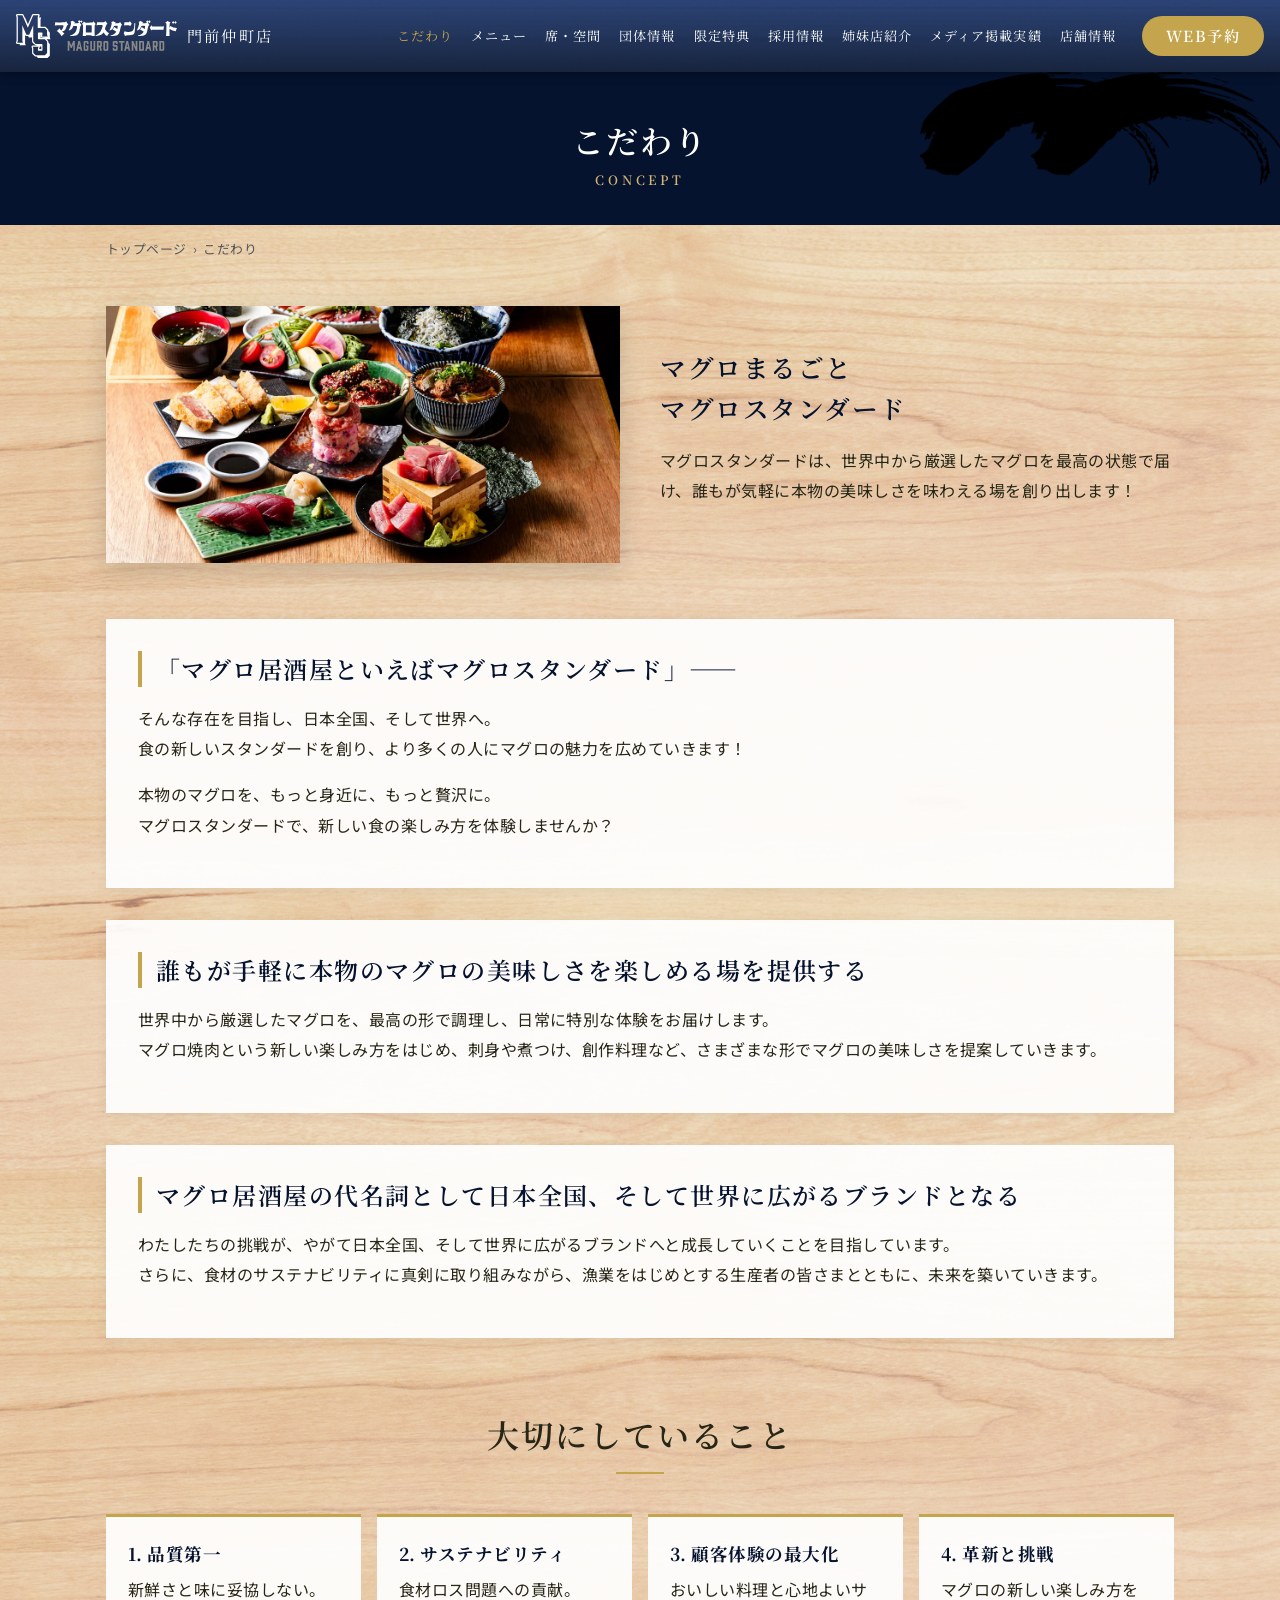
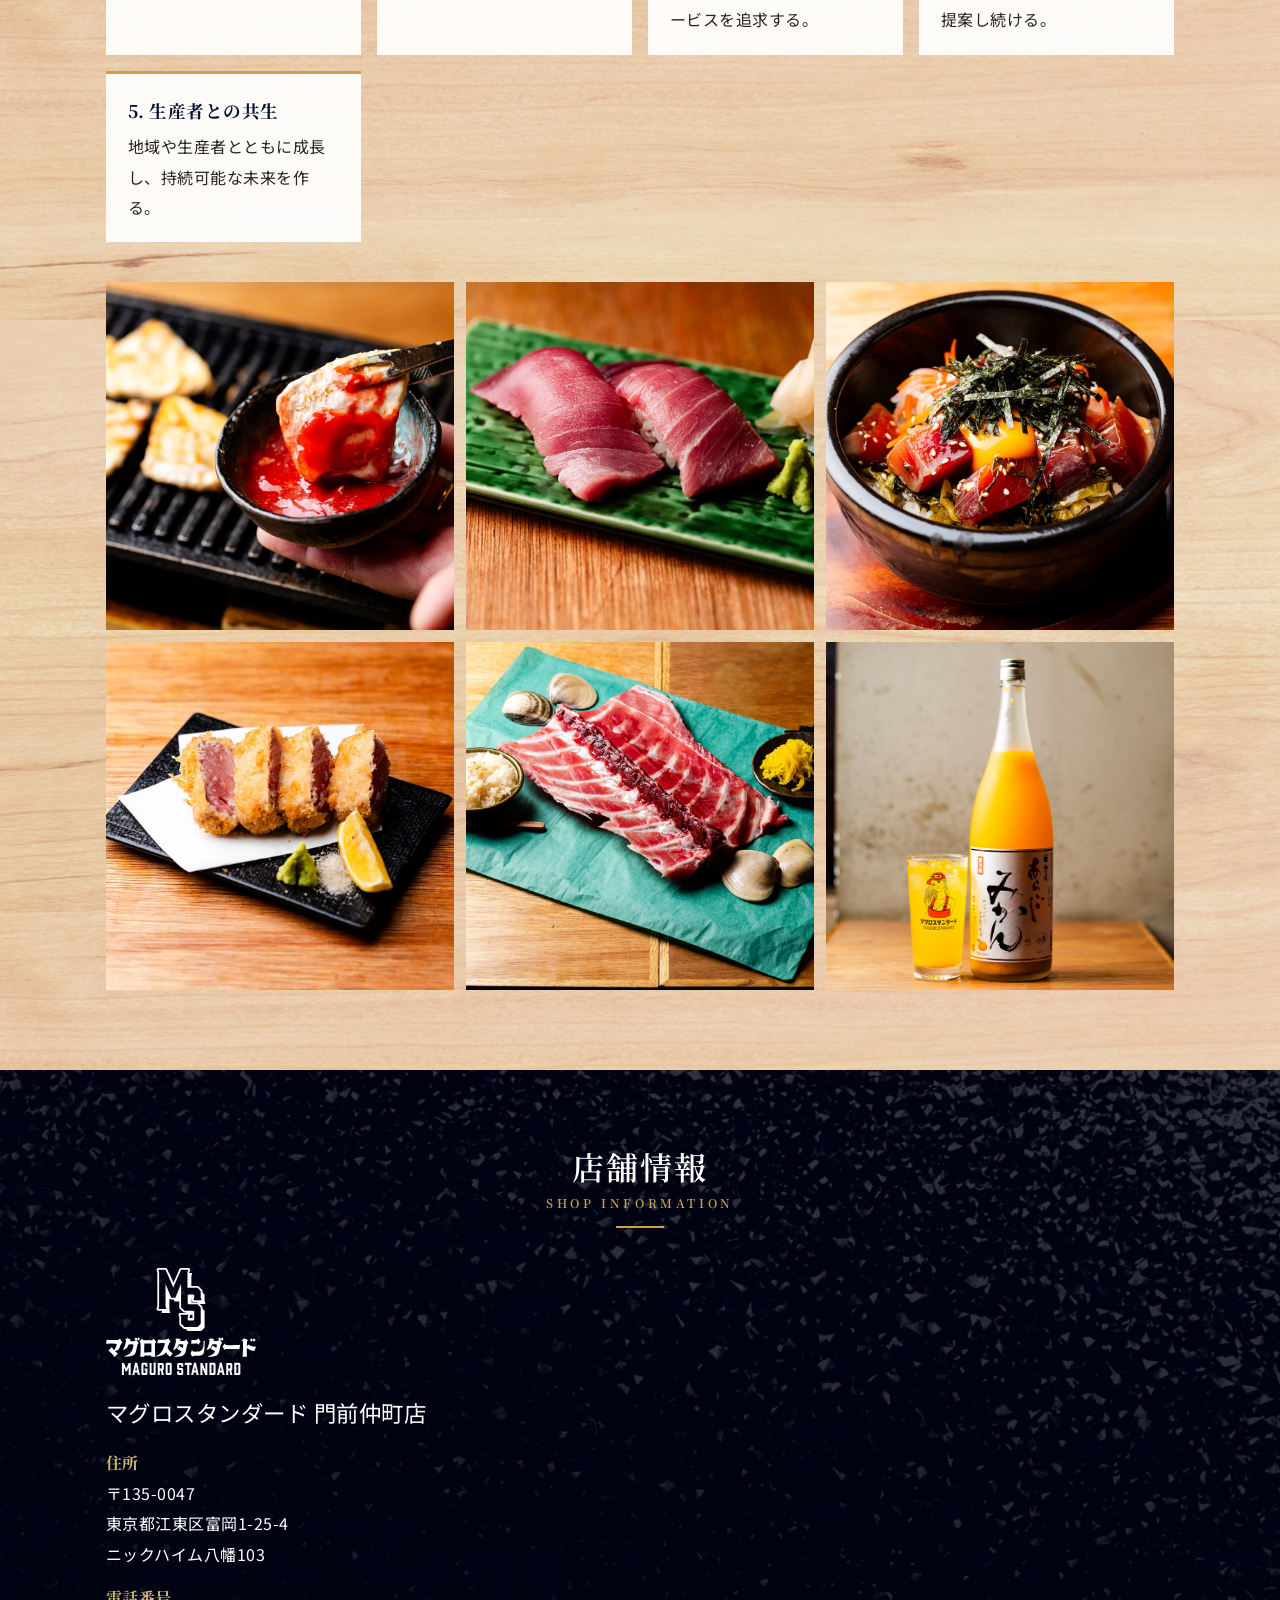
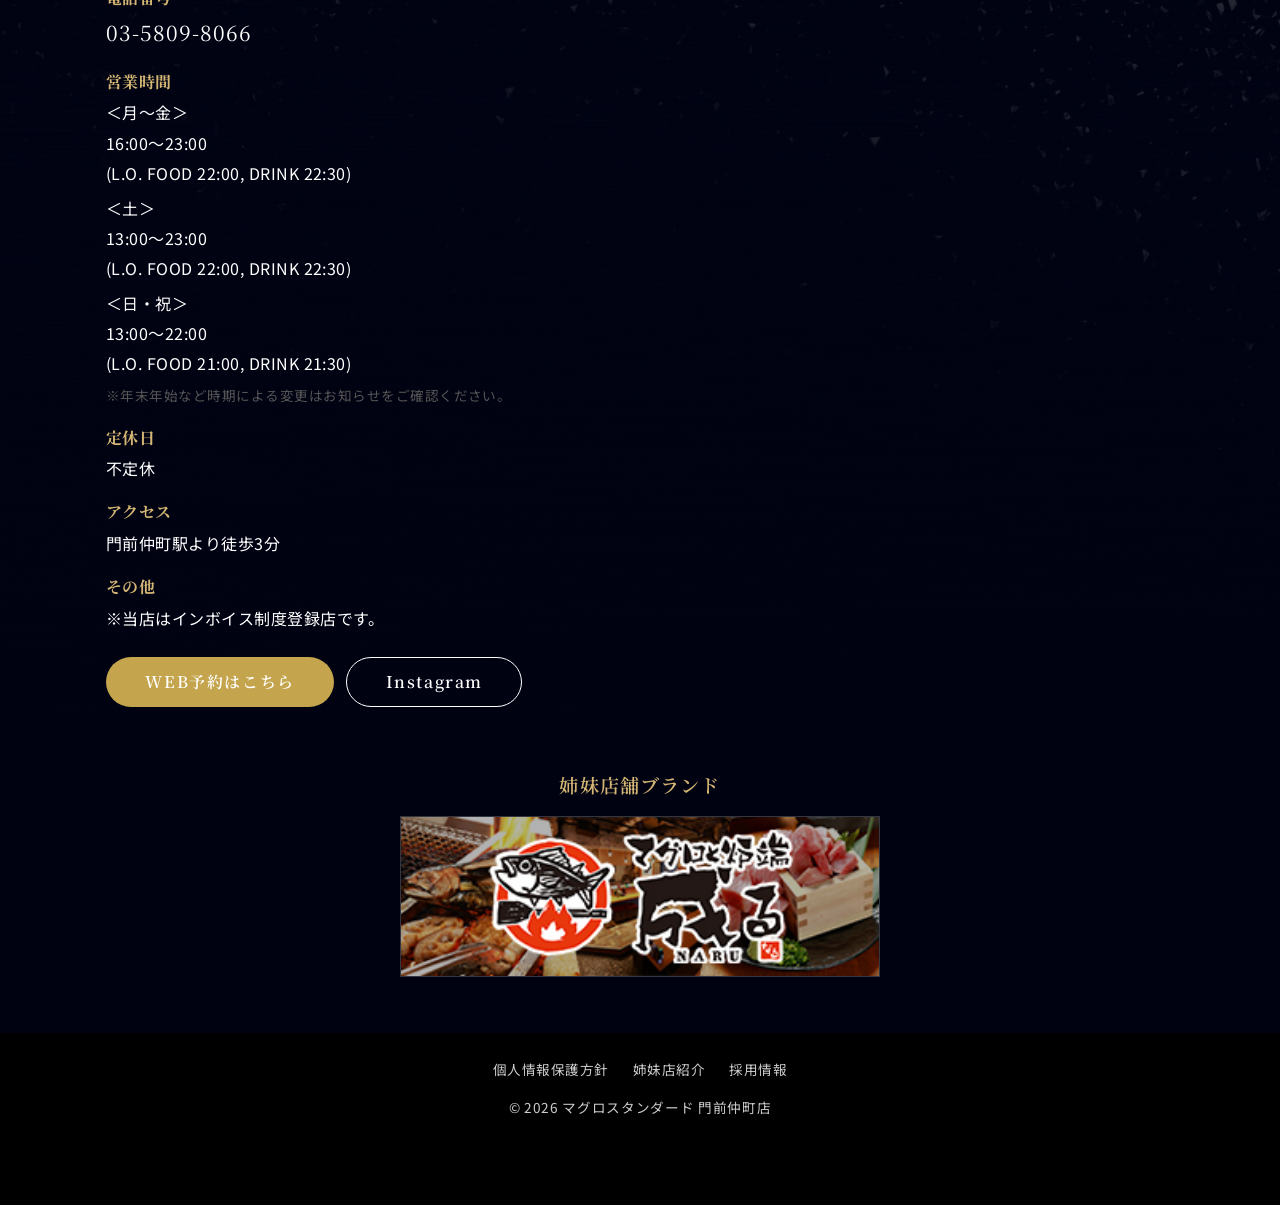
==== concept/index.html @ cb6d67db "Build マグロスタンダード 門前仲町店 site from existing pages Co-Authored-By: Claude Fable 5.1 <noreply@anthropic.c" ====
<!DOCTYPE html>
<html lang="ja">
<head>
  <meta charset="UTF-8">
  <meta name="viewport" content="width=device-width, initial-scale=1.0">
  <title>こだわり | マグロスタンダード 門前仲町店</title>
  <meta name="description" content="マグロスタンダード 門前仲町店のこだわり。世界中から厳選したマグロを最高の状態で届け、誰もが気軽に本物の美味しさを味わえる場を創り出します。">
  <meta property="og:type" content="article">
  <meta property="og:site_name" content="マグロスタンダード 門前仲町店">
  <meta property="og:title" content="こだわり | マグロスタンダード 門前仲町店">
  <meta property="og:description" content="マグロスタンダード 門前仲町店のこだわり。世界中から厳選したマグロを最高の状態で届け、誰もが気軽に本物の美味しさを味わえる場を創り出します。">
  <meta property="og:url" content="https://maguro-standard.com/concept/">
  <meta property="og:image" content="https://maguro-standard.com/images/concept.webp">
  <meta property="og:locale" content="ja_JP">
  <meta name="twitter:card" content="summary_large_image">
  <link rel="icon" type="image/png" sizes="32x32" href="/images/favicon-32x32.png">
  <link rel="apple-touch-icon" sizes="180x180" href="/images/apple-touch-icon.png">
  <link rel="preconnect" href="https://fonts.googleapis.com">
  <link rel="preconnect" href="https://fonts.gstatic.com" crossorigin>
  <link href="https://fonts.googleapis.com/css2?family=Noto+Sans+JP:wght@400;500;700&family=Noto+Serif+JP:wght@500;600;700&display=swap" rel="stylesheet">
  <link rel="stylesheet" href="/css/style.css">
  <script src="/js/main.js" defer></script>
</head>
<body>
<header class="site-header">
  <div class="header-inner">
    <a class="brand" href="/">
      <img src="/images/logo.svg" alt="マグロスタンダード" width="160" height="44">
      <span class="brand-sub">門前仲町店</span>
    </a>
    <nav class="global-nav" id="global-nav" aria-label="グローバルナビゲーション">
      <ul class="nav-list">
        <li><a href="/concept/">こだわり</a></li>
        <li class="has-sub">
          <span class="nav-label">メニュー</span>
          <ul class="sub-menu">
            <li><a href="/course/">コース</a></li>
            <li><a href="/food/">お食事</a></li>
            <li><a href="/drink/">お飲み物</a></li>
          </ul>
        </li>
        <li><a href="/table/">席・空間</a></li>
        <li><a href="/group/">団体情報</a></li>
        <li><a href="/special/">限定特典</a></li>
        <li><a href="https://pay-it-forward-corporate.com/recruit/" target="_blank" rel="noopener">採用情報</a></li>
        <li><a href="/sister-store/">姉妹店紹介</a></li>
        <li><a href="/media/">メディア掲載実績</a></li>
        <li><a href="#shop-info">店舗情報</a></li>
      </ul>
      <a class="btn btn-reserve nav-reserve" href="https://yoyaku.tabelog.com/yoyaku/net_booking_form/index?rcd=13268261" target="_blank" rel="noopener">WEB予約</a>
    </nav>
    <a class="btn btn-reserve header-reserve" href="https://yoyaku.tabelog.com/yoyaku/net_booking_form/index?rcd=13268261" target="_blank" rel="noopener">WEB予約</a>
    <button class="nav-toggle" type="button" aria-controls="global-nav" aria-expanded="false">
      <span></span><span></span><span></span>
      <span class="sr-only">メニューを開く</span>
    </button>
  </div>
</header>
<main>
<div class="page-header">
  <h1>こだわり<span class="en">CONCEPT</span></h1>
</div>
<div class="container">
  <nav class="breadcrumb" aria-label="パンくずリスト">
    <ol>
      <li><a href="/">トップページ</a></li><li>こだわり</li>
    </ol>
  </nav>
</div>

  <div class="page-body">
    <div class="container">
      <div class="split">
        <div class="split-img">
          <img src="/images/concept.webp" alt="マグロまるごと マグロスタンダード" width="1200" height="600">
        </div>
        <div class="split-body">
          <h2>マグロまるごと<br>マグロスタンダード</h2>
          <p>マグロスタンダードは、世界中から厳選したマグロを最高の状態で届け、誰もが気軽に本物の美味しさを味わえる場を創り出します！</p>
        </div>
      </div>

      <section class="card">
        <h2>「マグロ居酒屋といえばマグロスタンダード」——</h2>
        <p>そんな存在を目指し、日本全国、そして世界へ。<br>食の新しいスタンダードを創り、より多くの人にマグロの魅力を広めていきます！</p>
        <p>本物のマグロを、もっと身近に、もっと贅沢に。<br>マグロスタンダードで、新しい食の楽しみ方を体験しませんか？</p>
      </section>

      <section class="card">
        <h2>誰もが手軽に本物のマグロの美味しさを楽しめる場を提供する</h2>
        <p>世界中から厳選したマグロを、最高の形で調理し、日常に特別な体験をお届けします。<br>マグロ焼肉という新しい楽しみ方をはじめ、刺身や煮つけ、創作料理など、さまざまな形でマグロの美味しさを提案していきます。</p>
      </section>

      <section class="card">
        <h2>マグロ居酒屋の代名詞として日本全国、そして世界に広がるブランドとなる</h2>
        <p>わたしたちの挑戦が、やがて日本全国、そして世界に広がるブランドへと成長していくことを目指しています。<br>さらに、食材のサステナビリティに真剣に取り組みながら、漁業をはじめとする生産者の皆さまとともに、未来を築いていきます。</p>
      </section>

      <section class="section" style="padding-bottom:0">
        <h2 class="section-title">大切にしていること</h2>
        <ol class="values">
          <li><strong>1. 品質第一</strong>新鮮さと味に妥協しない。</li>
          <li><strong>2. サステナビリティ</strong>食材ロス問題への貢献。</li>
          <li><strong>3. 顧客体験の最大化</strong>おいしい料理と心地よいサービスを追求する。</li>
          <li><strong>4. 革新と挑戦</strong>マグロの新しい楽しみ方を提案し続ける。</li>
          <li><strong>5. 生産者との共生</strong>地域や生産者とともに成長し、持続可能な未来を作る。</li>
        </ol>
      </section>

      <div class="gallery">
        <img src="/images/concept-gallery-01.webp" alt="マグロスタンダードの料理 1" loading="lazy">
        <img src="/images/concept-gallery-02.webp" alt="マグロスタンダードの料理 2" loading="lazy">
        <img src="/images/concept-gallery-03.webp" alt="マグロスタンダードの料理 3" loading="lazy">
        <img src="/images/concept-gallery-04.webp" alt="マグロスタンダードの料理 4" loading="lazy">
        <img src="/images/top-concept.webp" alt="マグロスタンダードの料理 5" loading="lazy">
        <img src="/images/drink-01.webp" alt="マグロスタンダードのお飲み物" loading="lazy">
      </div>
    </div>
  </div>
</main>
<section class="shop-info" id="shop-info">
  <div class="container">
    <h2 class="section-title">店舗情報<span class="en">SHOP INFORMATION</span></h2>
    <div class="shop-grid">
      <div class="shop-detail">
        <img class="shop-logo" src="/images/logo-footer.svg" alt="マグロスタンダード" width="150" height="60">
        <p class="shop-name">マグロスタンダード 門前仲町店</p>
        <dl>
          <dt>住所</dt>
          <dd>
            <p>〒135-0047<br>東京都江東区富岡1-25-4<br>ニックハイム八幡103</p>
          </dd>
          <dt>電話番号</dt>
          <dd><a class="tel" href="tel:03-5809-8066">03-5809-8066</a></dd>
          <dt>営業時間</dt>
          <dd>
            <p>＜月～金＞<br>16:00～23:00<br>(L.O. FOOD 22:00, DRINK 22:30)</p>
            <p>＜土＞<br>13:00～23:00<br>(L.O. FOOD 22:00, DRINK 22:30)</p>
            <p>＜日・祝＞<br>13:00～22:00<br>(L.O. FOOD 21:00, DRINK 21:30)</p>
            <p class="note">※年末年始など時期による変更は<a href="/information/">お知らせ</a>をご確認ください。</p>
          </dd>
          <dt>定休日</dt>
          <dd><p>不定休</p></dd>
          <dt>アクセス</dt>
          <dd><p>門前仲町駅より徒歩3分</p></dd>
          <dt>その他</dt>
          <dd><p>※当店はインボイス制度登録店です。</p></dd>
        </dl>
        <div class="shop-actions">
          <a class="btn btn-gold" href="https://yoyaku.tabelog.com/yoyaku/net_booking_form/index?rcd=13268261" target="_blank" rel="noopener">WEB予約はこちら</a>
          <a class="btn btn-outline" href="https://www.instagram.com/magurostandard/" target="_blank" rel="noopener">Instagram</a>
        </div>
      </div>
      <div class="shop-map" id="footer_map">
        <iframe src="https://www.google.com/maps?q=%E6%9D%B1%E4%BA%AC%E9%83%BD%E6%B1%9F%E6%9D%B1%E5%8C%BA%E5%AF%8C%E5%B2%A11-25-4%20%E3%83%8B%E3%83%83%E3%82%AF%E3%83%8F%E3%82%A4%E3%83%A0%E5%85%AB%E5%B9%A1103&output=embed" title="マグロスタンダード 門前仲町店 の地図" loading="lazy" referrerpolicy="no-referrer-when-downgrade" allowfullscreen></iframe>
      </div>
    </div>
  </div>
</section>
<section class="sister-banner">
  <h2>姉妹店舗ブランド</h2>
  <a href="https://maguro-robata-naru.com/" target="_blank" rel="noopener">
    <img src="/images/naru-banner.jpg" alt="マグロと炉端 成る" width="480" height="140">
  </a>
</section>
<footer class="site-footer">
  <ul class="footer-links">
    <li><a href="/privacy/">個人情報保護方針</a></li>
    <li><a href="/sister-store/">姉妹店紹介</a></li>
    <li><a href="https://pay-it-forward-corporate.com/recruit/" target="_blank" rel="noopener">採用情報</a></li>
  </ul>
  <p class="copyright">&copy; 2026 マグロスタンダード 門前仲町店</p>
</footer>
<button class="pagetop" type="button" aria-label="ページ上部へ戻る">&#9650;</button>
<nav class="bottom-bar" aria-label="スマートフォン用メニュー">
  <a href="tel:03-5809-8066">
    <svg viewBox="0 0 24 24" aria-hidden="true"><path d="M6.6 10.8a15.1 15.1 0 0 0 6.6 6.6l2.2-2.2a1 1 0 0 1 1-.25 11.4 11.4 0 0 0 3.6.57 1 1 0 0 1 1 1V20a1 1 0 0 1-1 1A17 17 0 0 1 3 4a1 1 0 0 1 1-1h3.5a1 1 0 0 1 1 1c0 1.25.2 2.45.57 3.57a1 1 0 0 1-.25 1z"/></svg>
    電話
  </a>
  <a href="#shop-info">
    <svg viewBox="0 0 24 24" aria-hidden="true"><path d="M12 2a7 7 0 0 0-7 7c0 5.25 7 13 7 13s7-7.75 7-13a7 7 0 0 0-7-7zm0 9.5A2.5 2.5 0 1 1 12 6.5a2.5 2.5 0 0 1 0 5z"/></svg>
    地図
  </a>
  <a href="https://yoyaku.tabelog.com/yoyaku/net_booking_form/index?rcd=13268261" target="_blank" rel="noopener">
    <svg viewBox="0 0 24 24" aria-hidden="true"><path d="M19 4h-1V2h-2v2H8V2H6v2H5a2 2 0 0 0-2 2v14a2 2 0 0 0 2 2h14a2 2 0 0 0 2-2V6a2 2 0 0 0-2-2zm0 16H5V9h14v11zM7 11h5v5H7z"/></svg>
    WEB予約
  </a>
</nav>
</body>
</html>
---- css/style.css ----
/* ==========================================================================
   マグロスタンダード 門前仲町店 - 共通スタイル
   配色は既存サイト（Elementor グローバルカラー）から採用:
   navy #05132F / #0C2862, black #000212, gold #C4A44C, red #BF1F23, text #272617
   ========================================================================== */

:root {
  --navy: #05132F;
  --navy-2: #0C2862;
  --navy-3: #062054;
  --black: #000212;
  --gold: #C4A44C;
  --gold-light: #d3b574;
  --red: #BF1F23;
  --cream: #FFF3BD;
  --text: #272617;
  --text-light: #555;
  --white: #ffffff;
  --paper: rgba(255, 255, 255, 0.92);
  --line: rgba(0, 0, 0, 0.12);
  --font-sans: "Noto Sans JP", "Hiragino Kaku Gothic ProN", "Hiragino Sans", Meiryo, sans-serif;
  --font-serif: "Noto Serif JP", "Hiragino Mincho ProN", "Yu Mincho", serif;
  --header-h: 72px;
  --bottom-bar-h: 60px;
}

*,
*::before,
*::after {
  box-sizing: border-box;
}

html {
  overflow-x: clip;
  scroll-behavior: smooth;
  scroll-padding-top: calc(var(--header-h) + 8px);
  -webkit-text-size-adjust: 100%;
}

body {
  margin: 0;
  font-family: var(--font-sans);
  font-size: 16px;
  line-height: 1.9;
  color: var(--text);
  background-color: #e8e8e8;
  background-image: url("/images/body-bg.jpg");
  background-size: 100% auto;
  background-repeat: repeat;
  letter-spacing: 0.03em;
}

body.home {
  background: var(--navy);
  color: var(--white);
}

img {
  max-width: 100%;
  height: auto;
  display: block;
}

a {
  color: inherit;
  text-decoration: none;
  transition: opacity 0.2s;
}

a:hover {
  opacity: 0.8;
}

ul,
ol {
  margin: 0;
  padding: 0;
  list-style: none;
}

h1,
h2,
h3,
h4 {
  font-family: var(--font-serif);
  font-weight: 600;
  line-height: 1.5;
  margin: 0;
  letter-spacing: 0.06em;
}

p {
  margin: 0 0 1em;
}

.sr-only {
  position: absolute;
  width: 1px;
  height: 1px;
  padding: 0;
  margin: -1px;
  overflow: hidden;
  clip: rect(0, 0, 0, 0);
  border: 0;
}

.container {
  width: 100%;
  max-width: 1100px;
  margin: 0 auto;
  padding: 0 16px;
}

.container--narrow {
  max-width: 860px;
}

/* --------------------------------------------------------------------------
   ボタン
   -------------------------------------------------------------------------- */
.btn {
  display: inline-block;
  padding: 0.8em 2.4em;
  border-radius: 999px;
  font-family: var(--font-serif);
  font-size: 1rem;
  font-weight: 600;
  letter-spacing: 0.1em;
  text-align: center;
  line-height: 1.4;
  border: 1px solid transparent;
  cursor: pointer;
}

.btn-gold {
  background: var(--gold);
  color: var(--white);
}

.btn-red {
  background: var(--red);
  color: var(--white);
}

.btn-outline {
  border-color: currentColor;
  background: transparent;
}

.btn-reserve {
  background: var(--gold);
  color: var(--white);
  padding: 0.55em 1.5em;
  font-size: 0.95rem;
  white-space: nowrap;
}

.btn-block {
  display: block;
  width: 100%;
  max-width: 360px;
  margin: 0 auto;
}

/* --------------------------------------------------------------------------
   ヘッダー
   -------------------------------------------------------------------------- */
.site-header {
  position: sticky;
  top: 0;
  z-index: 100;
  height: var(--header-h);
  color: var(--white);
  background-color: var(--navy-2);
  background-image: linear-gradient(rgba(12, 40, 98, 0.86), rgba(5, 19, 47, 0.92)), url("/images/header-bg.jpg");
  background-size: cover;
  background-position: center;
  box-shadow: 0 2px 10px rgba(0, 0, 0, 0.35);
}

.header-inner {
  max-width: 1400px;
  margin: 0 auto;
  height: 100%;
  padding: 0 16px;
  display: flex;
  align-items: center;
  gap: 16px;
}

.brand {
  display: flex;
  align-items: center;
  gap: 10px;
  flex-shrink: 0;
}

.brand img {
  height: 44px;
  width: auto;
}

.brand-sub {
  font-family: var(--font-serif);
  font-size: 0.95rem;
  letter-spacing: 0.15em;
  white-space: nowrap;
}

.global-nav {
  margin-left: auto;
  display: flex;
  align-items: center;
  gap: 18px;
}

.nav-list {
  display: flex;
  align-items: center;
  gap: 2px;
}

.nav-list > li {
  position: relative;
}

.nav-list > li > a,
.nav-list > li > .nav-label {
  display: block;
  padding: 10px 11px;
  font-family: var(--font-serif);
  font-size: 0.9rem;
  letter-spacing: 0.08em;
  white-space: nowrap;
  color: var(--white);
  background: none;
  border: 0;
  cursor: default;
}

.nav-list > li > a:hover,
.nav-list > li.is-current > a {
  color: var(--gold);
  opacity: 1;
}

.sub-menu {
  position: absolute;
  top: 100%;
  left: 0;
  min-width: 160px;
  background: #000;
  padding: 6px 0;
  opacity: 0;
  visibility: hidden;
  transform: translateY(6px);
  transition: all 0.2s;
}

.sub-menu a {
  display: block;
  padding: 8px 18px;
  font-size: 0.9rem;
  color: var(--white);
  white-space: nowrap;
}

.sub-menu a:hover {
  color: var(--gold-light);
}

.has-sub:hover .sub-menu,
.has-sub:focus-within .sub-menu {
  opacity: 1;
  visibility: visible;
  transform: translateY(0);
}

.nav-toggle {
  display: none;
  margin-left: auto;
  width: 44px;
  height: 44px;
  padding: 0;
  border: 0;
  background: transparent;
  cursor: pointer;
  position: relative;
}

.nav-toggle span:not(.sr-only) {
  position: absolute;
  left: 10px;
  width: 24px;
  height: 2px;
  background: var(--white);
  transition: transform 0.25s, opacity 0.25s;
}

.nav-toggle span:nth-child(1) { top: 14px; }
.nav-toggle span:nth-child(2) { top: 21px; }
.nav-toggle span:nth-child(3) { top: 28px; }

.nav-toggle[aria-expanded="true"] span:nth-child(1) {
  transform: translateY(7px) rotate(45deg);
}
.nav-toggle[aria-expanded="true"] span:nth-child(2) {
  opacity: 0;
}
.nav-toggle[aria-expanded="true"] span:nth-child(3) {
  transform: translateY(-7px) rotate(-45deg);
}

.header-reserve {
  display: none;
}

/* --------------------------------------------------------------------------
   ページ共通セクション
   -------------------------------------------------------------------------- */
.section {
  padding: 72px 0;
}

.section-title {
  text-align: center;
  font-size: 2rem;
  margin-bottom: 40px;
  position: relative;
}

.section-title::after {
  content: "";
  display: block;
  width: 48px;
  height: 2px;
  margin: 14px auto 0;
  background: var(--gold);
}

.section-title .en {
  display: block;
  font-family: var(--font-serif);
  font-size: 0.75rem;
  letter-spacing: 0.3em;
  color: var(--gold);
  margin-top: 4px;
}

.lead {
  text-align: center;
  margin-bottom: 32px;
}

.note {
  font-size: 0.85rem;
  color: var(--text-light);
}

.home .note {
  color: rgba(255, 255, 255, 0.75);
}

/* --------------------------------------------------------------------------
   トップページ
   -------------------------------------------------------------------------- */
.hero {
  position: relative;
  background: var(--black);
  overflow: hidden;
}

.hero-img {
  width: 100%;
  max-height: 86vh;
  object-fit: cover;
  object-position: center;
}

.hero-copy {
  position: absolute;
  left: 0;
  right: 0;
  bottom: 0;
  padding: 80px 16px 28px;
  background: linear-gradient(to top, rgba(0, 2, 18, 0.9), rgba(0, 2, 18, 0));
  text-align: center;
}

.hero-copy h1 {
  font-size: 2rem;
  color: var(--white);
  text-shadow: 0 2px 10px rgba(0, 0, 0, 0.6);
}

.hero-copy .hero-sub {
  margin: 6px 0 0;
  font-family: var(--font-serif);
  letter-spacing: 0.25em;
  font-size: 0.9rem;
  color: var(--gold-light);
}

.hero-badge {
  position: absolute;
  top: 18px;
  left: 18px;
  max-width: 320px;
  padding: 12px 18px;
  background: rgba(255, 255, 255, 0.93);
  color: var(--text);
  border-left: 5px solid var(--red);
  font-family: var(--font-serif);
  line-height: 1.5;
  box-shadow: 0 4px 16px rgba(0, 0, 0, 0.35);
}

.hero-badge strong {
  display: block;
  color: var(--red);
  font-size: 1.1em;
}

.hero-badge small {
  display: block;
  font-size: 0.8em;
  margin-top: 4px;
}

.banquet-bar {
  background: var(--red);
  color: var(--white);
  text-align: center;
  padding: 14px 16px;
  font-family: var(--font-serif);
  line-height: 1.6;
}

.banquet-bar .container {
  display: flex;
  flex-wrap: wrap;
  justify-content: center;
  align-items: center;
  gap: 8px 24px;
}

.banquet-bar strong {
  font-size: 1.2em;
}

.banquet-bar .btn {
  padding: 0.4em 1.6em;
  font-size: 0.9rem;
  background: var(--white);
  color: var(--red);
}

.feature {
  position: relative;
  padding: 80px 0;
  background-color: var(--navy);
  background-repeat: no-repeat;
  overflow: hidden;
}

.feature--concept {
  background-image: url("/images/deco-maguro-1.png");
  background-position: 96% 6%;
  background-size: 260px auto;
}

.feature--food {
  background-color: var(--navy-3);
  background-image: url("/images/deco-maguro-2.png");
  background-position: 2% 94%;
  background-size: 180px auto;
}

.feature--drink {
  background-image: url("/images/deco-wave-1.png");
  background-position: 100% 10%;
  background-size: 420px auto;
}

.feature--table {
  background-image: url("/images/top-table.jpg");
  background-size: cover;
  background-position: center;
}

.feature--table::before {
  content: "";
  position: absolute;
  inset: 0;
  background: rgba(79, 64, 64, 0.82);
}

.feature .container {
  position: relative;
  display: grid;
  grid-template-columns: 1fr 1fr;
  gap: 48px;
  align-items: center;
}

.feature--reverse .feature-img {
  order: 2;
}

.feature-img img {
  width: 100%;
  aspect-ratio: 1 / 1;
  object-fit: cover;
  border: 1px solid rgba(255, 255, 255, 0.15);
  box-shadow: 0 10px 30px rgba(0, 0, 0, 0.4);
}

.feature-body h2 {
  font-size: 2.2rem;
  color: var(--white);
  margin-bottom: 20px;
}

.feature-body h2 .small {
  display: block;
  font-size: 0.6em;
  color: var(--gold-light);
  letter-spacing: 0.2em;
}

.feature-body p {
  color: rgba(255, 255, 255, 0.92);
}

.feature-body .btn {
  margin-top: 12px;
}

.feature--table .feature-body {
  max-width: 720px;
  margin: 0 auto;
  text-align: center;
}

.feature--table .container {
  display: block;
}

/* お知らせ（トップ） */
.news {
  background: var(--navy);
  padding: 72px 0;
}

.news .section-title {
  color: var(--white);
}

.news-list {
  max-width: 860px;
  margin: 0 auto 28px;
  background: var(--paper);
  color: var(--text);
}

.news-list li {
  border-bottom: 1px solid var(--line);
}

.news-list li:last-child {
  border-bottom: 0;
}

.news-list a {
  display: flex;
  flex-wrap: wrap;
  align-items: baseline;
  gap: 4px 20px;
  padding: 18px 24px;
}

.news-list time {
  font-size: 0.85rem;
  color: var(--text-light);
  font-family: var(--font-serif);
  flex-shrink: 0;
}

.news-list .news-title {
  font-family: var(--font-serif);
  font-weight: 600;
}

.news-list .more {
  margin-left: auto;
  font-size: 0.85rem;
  color: var(--red);
}

.news .center {
  text-align: center;
}

/* Instagram */
.instagram {
  background: #f3f1ec url("/images/deco-wave-2.png") no-repeat -8% 0 / 60% auto;
  color: var(--text);
  text-align: center;
  padding: 72px 0;
}

.instagram .section-title {
  color: #111;
}

.instagram .account {
  font-family: var(--font-serif);
  font-size: 1.2rem;
  letter-spacing: 0.08em;
  margin-bottom: 20px;
}

.btn-insta {
  background: linear-gradient(45deg, #f09433, #e6683c 25%, #dc2743 50%, #cc2366 75%, #bc1888);
  color: var(--white);
}

/* --------------------------------------------------------------------------
   下層ページ共通
   -------------------------------------------------------------------------- */
.page-header {
  background: var(--navy);
  color: var(--white);
  text-align: center;
  padding: 44px 16px 36px;
  background-image: url("/images/deco-wave-1.png");
  background-repeat: no-repeat;
  background-position: 100% 0;
  background-size: 360px auto;
}

.page-header h1 {
  font-size: 2rem;
}

.page-header .en {
  display: block;
  font-size: 0.8rem;
  letter-spacing: 0.3em;
  color: var(--gold-light);
  margin-top: 6px;
}

.breadcrumb {
  font-size: 0.8rem;
  padding: 12px 0;
  color: var(--text-light);
}

.breadcrumb ol {
  display: flex;
  flex-wrap: wrap;
  gap: 6px;
}

.breadcrumb li + li::before {
  content: "›";
  margin-right: 6px;
}

.page-body {
  padding: 32px 0 80px;
}

.card {
  background: var(--paper);
  padding: 32px;
  box-shadow: 0 2px 12px rgba(0, 0, 0, 0.06);
}

.card + .card {
  margin-top: 32px;
}

.card h2 {
  font-size: 1.5rem;
  color: var(--navy);
  margin-bottom: 16px;
  padding-left: 14px;
  border-left: 4px solid var(--gold);
}

.card h3 {
  font-size: 1.15rem;
  color: var(--navy);
  margin: 24px 0 10px;
}

.card h3:first-child {
  margin-top: 0;
}

/* 2カラム（画像 + 本文） */
.split {
  display: grid;
  grid-template-columns: 1fr 1fr;
  gap: 40px;
  align-items: center;
  margin-bottom: 56px;
}

.split--reverse .split-img {
  order: 2;
}

.split-img img {
  width: 100%;
  object-fit: cover;
  box-shadow: 0 8px 24px rgba(0, 0, 0, 0.15);
}

.split-body h2 {
  font-size: 1.6rem;
  color: var(--navy);
  margin-bottom: 16px;
  line-height: 1.6;
}

/* ギャラリー */
.gallery {
  display: grid;
  grid-template-columns: repeat(3, 1fr);
  gap: 12px;
  margin-top: 40px;
}

.gallery img {
  width: 100%;
  aspect-ratio: 1 / 1;
  object-fit: cover;
}

/* 価値観リスト（こだわり） */
.values {
  counter-reset: v;
  display: grid;
  grid-template-columns: repeat(auto-fit, minmax(240px, 1fr));
  gap: 16px;
}

.values li {
  background: var(--paper);
  padding: 20px 22px;
  border-top: 3px solid var(--gold);
}

.values strong {
  display: block;
  font-family: var(--font-serif);
  font-size: 1.1rem;
  color: var(--navy);
  margin-bottom: 4px;
}

/* メニュー（価格リスト） */
.menu-section {
  display: grid;
  grid-template-columns: 1fr 1.3fr;
  gap: 32px;
  align-items: start;
  background: var(--paper);
  padding: 28px;
  margin-bottom: 28px;
  box-shadow: 0 2px 12px rgba(0, 0, 0, 0.06);
}

.menu-section:nth-child(even) .menu-img {
  order: 2;
}

.menu-img img {
  width: 100%;
  object-fit: cover;
}

.menu-cat {
  font-size: 1.4rem;
  color: var(--navy);
  padding-bottom: 10px;
  margin-bottom: 14px;
  border-bottom: 2px solid var(--gold);
}

.price-list li {
  display: flex;
  align-items: baseline;
  gap: 8px;
  padding: 7px 0;
  border-bottom: 1px dotted var(--line);
  line-height: 1.5;
}

.price-list .name {
  flex: 1;
}

.price-list .name small {
  display: block;
  font-size: 0.78em;
  color: var(--text-light);
}

.price-list .price {
  white-space: nowrap;
  font-family: var(--font-serif);
}

.menu-notes {
  background: var(--paper);
  padding: 20px 28px;
}

.menu-notes p {
  margin: 0;
  font-size: 0.9rem;
}

/* コース */
.course {
  display: grid;
  grid-template-columns: 1fr 1.4fr;
  gap: 32px;
  align-items: start;
  background: var(--paper);
  padding: 28px;
  margin-bottom: 28px;
  box-shadow: 0 2px 12px rgba(0, 0, 0, 0.06);
}

.course-img img {
  width: 100%;
  aspect-ratio: 1 / 1;
  object-fit: cover;
}

.course h2 {
  font-size: 1.5rem;
  color: var(--navy);
  line-height: 1.5;
}

.course .price {
  font-family: var(--font-serif);
  font-size: 1.25rem;
  color: var(--red);
  margin: 6px 0 2px;
}

.course .sub-price {
  font-size: 0.95rem;
  margin-bottom: 14px;
}

.course .count {
  font-family: var(--font-serif);
  font-weight: 600;
  margin: 10px 0 4px;
}

.course .items li {
  padding: 2px 0;
}

.course .items li::before {
  content: "・";
}

.course .notes {
  margin-top: 14px;
  font-size: 0.85rem;
  color: var(--text-light);
}

.course .notes p {
  margin: 0;
}

.drink-plan dl {
  margin: 0;
}

.drink-plan dt {
  font-weight: 700;
  margin-top: 12px;
  color: var(--navy);
}

.drink-plan dd {
  margin: 0;
  font-size: 0.95rem;
}

/* 席・空間 / 団体 */
.seat-img img {
  width: 100%;
  aspect-ratio: 4 / 3;
  object-fit: cover;
}

/* 特典 */
.special-card {
  max-width: 720px;
  margin: 0 auto;
  background: var(--paper);
  padding: 32px;
  text-align: center;
  box-shadow: 0 2px 12px rgba(0, 0, 0, 0.06);
}

.special-card img {
  margin: 0 auto 24px;
}

.special-card h2 {
  font-size: 1.8rem;
  color: var(--red);
  margin-bottom: 16px;
}

.special-card .notes {
  text-align: left;
  font-size: 0.9rem;
  margin-bottom: 24px;
}

.special-card .notes p {
  margin: 0;
}

/* 姉妹店 */
.sister-grid {
  display: grid;
  grid-template-columns: repeat(auto-fill, minmax(300px, 1fr));
  gap: 28px;
}

.sister {
  background: var(--paper);
  box-shadow: 0 2px 12px rgba(0, 0, 0, 0.06);
  display: flex;
  flex-direction: column;
}

.sister img {
  width: 100%;
  aspect-ratio: 3 / 2;
  object-fit: cover;
}

.sister-body {
  padding: 22px 24px 26px;
  flex: 1;
  display: flex;
  flex-direction: column;
}

.sister h2 {
  font-size: 1.35rem;
  color: var(--navy);
  margin-bottom: 8px;
}

.sister .copy {
  font-size: 0.95rem;
  margin-bottom: 14px;
}

.sister dl {
  margin: 0 0 18px;
  font-size: 0.9rem;
}

.sister dt {
  font-weight: 700;
  color: var(--navy);
}

.sister dd {
  margin: 0 0 6px;
}

.sister .btn {
  margin-top: auto;
  align-self: flex-start;
  padding: 0.5em 1.6em;
  font-size: 0.9rem;
}

/* メディア */
.media-note {
  text-align: center;
  font-size: 0.9rem;
  margin-bottom: 28px;
}

.media-list li {
  background: var(--paper);
  border-left: 4px solid var(--gold);
  margin-bottom: 10px;
}

.media-list .media-box {
  display: flex;
  flex-wrap: wrap;
  align-items: center;
  gap: 6px 16px;
  padding: 14px 18px;
}

.media-list time {
  font-family: var(--font-serif);
  font-size: 0.9rem;
  color: var(--text-light);
}

.media-label {
  display: inline-block;
  min-width: 84px;
  padding: 2px 10px;
  font-size: 0.75rem;
  text-align: center;
  color: var(--white);
  background: #555;
  border-radius: 3px;
}

.media-label--tv { background: var(--red); }
.media-label--tube { background: #c4302b; }
.media-label--web { background: var(--navy-2); }
.media-label--paper { background: #444; }
.media-label--radio { background: #6E4819; }
.media-label--insta { background: #bc1888; }

.media-text {
  flex: 1 1 100%;
}

.media-list a.media-box .media-text::after {
  content: " ↗";
  color: var(--gold);
}

/* お知らせ一覧・本文 */
.post {
  background: var(--paper);
  padding: 32px;
  margin-bottom: 28px;
  box-shadow: 0 2px 12px rgba(0, 0, 0, 0.06);
}

.post time {
  font-family: var(--font-serif);
  font-size: 0.85rem;
  color: var(--text-light);
}

.post h2 {
  font-size: 1.4rem;
  color: var(--navy);
  margin: 4px 0 18px;
  padding-bottom: 10px;
  border-bottom: 2px solid var(--gold);
}

.post img {
  max-width: 480px;
  margin: 20px 0 0;
}

.post .hours {
  display: inline-block;
  background: rgba(196, 164, 76, 0.1);
  padding: 14px 20px;
  margin: 8px 0 16px;
}

.post .hours p {
  margin: 0;
}

/* プライバシー */
.privacy h2 {
  font-size: 1.15rem;
  color: var(--navy);
  margin: 28px 0 8px;
}

.privacy ul {
  list-style: disc;
  padding-left: 1.4em;
  margin-bottom: 1em;
}

.privacy a {
  color: var(--navy-2);
  text-decoration: underline;
}

/* --------------------------------------------------------------------------
   店舗情報（全ページ共通フッター上部）
   -------------------------------------------------------------------------- */
.shop-info {
  background-color: var(--black);
  background-image: linear-gradient(rgba(0, 2, 18, 0.78), rgba(0, 2, 18, 0.95)), url("/images/footer-bg.jpg");
  background-size: cover;
  background-position: center top;
  color: var(--white);
  padding: 72px 0 64px;
}

.shop-info .section-title {
  color: var(--white);
}

.shop-grid {
  display: grid;
  grid-template-columns: 1fr 1fr;
  gap: 40px;
  align-items: start;
}

.shop-logo {
  width: 150px;
  margin-bottom: 16px;
}

.shop-name {
  font-size: 1.4rem;
  margin-bottom: 14px;
}

.shop-info dl {
  margin: 0;
}

.shop-info dt {
  font-weight: 700;
  color: var(--gold-light);
  margin-top: 14px;
  font-family: var(--font-serif);
}

.shop-info dd {
  margin: 0;
}

.shop-info dd p {
  margin: 0 0 4px;
}

.shop-info .tel {
  font-family: var(--font-serif);
  font-size: 1.3rem;
  letter-spacing: 0.05em;
}

.shop-map iframe {
  width: 100%;
  height: 100%;
  min-height: 380px;
  border: 0;
  display: block;
}

.shop-actions {
  display: flex;
  flex-wrap: wrap;
  gap: 12px;
  margin-top: 24px;
}

/* 姉妹店バナー */
.sister-banner {
  background: var(--black);
  color: var(--white);
  text-align: center;
  padding: 0 16px 56px;
}

.sister-banner h2 {
  font-size: 1.2rem;
  margin-bottom: 16px;
  color: var(--gold-light);
}

.sister-banner img {
  margin: 0 auto;
  max-width: 480px;
  width: 100%;
  border: 1px solid rgba(255, 255, 255, 0.2);
}

/* フッター */
.site-footer {
  background: #000;
  color: rgba(255, 255, 255, 0.8);
  font-size: 0.85rem;
  padding: 24px 16px calc(24px + var(--bottom-bar-h));
  text-align: center;
}

.footer-links {
  display: flex;
  flex-wrap: wrap;
  justify-content: center;
  gap: 8px 24px;
  margin-bottom: 12px;
}

.footer-links a:hover {
  color: var(--gold-light);
}

.copyright {
  margin: 0;
  letter-spacing: 0.05em;
}

/* ページトップ */
.pagetop {
  position: fixed;
  right: 16px;
  bottom: calc(var(--bottom-bar-h) + 16px);
  width: 44px;
  height: 44px;
  border-radius: 50%;
  border: 1px solid var(--gold);
  background: rgba(0, 2, 18, 0.8);
  color: var(--gold);
  font-size: 1.2rem;
  line-height: 42px;
  text-align: center;
  cursor: pointer;
  opacity: 0;
  visibility: hidden;
  transition: opacity 0.3s;
  z-index: 90;
}

.pagetop.is-visible {
  opacity: 1;
  visibility: visible;
}

/* スマホ固定ボトムバー */
.bottom-bar {
  position: fixed;
  left: 0;
  right: 0;
  bottom: 0;
  z-index: 95;
  display: none;
  grid-template-columns: repeat(3, 1fr);
  height: var(--bottom-bar-h);
  background: rgba(0, 2, 18, 0.96);
  border-top: 1px solid rgba(255, 255, 255, 0.15);
  padding-bottom: env(safe-area-inset-bottom);
}

.bottom-bar a {
  display: flex;
  flex-direction: column;
  align-items: center;
  justify-content: center;
  gap: 2px;
  color: var(--white);
  font-size: 0.75rem;
  font-family: var(--font-serif);
  letter-spacing: 0.1em;
  border-right: 1px solid rgba(255, 255, 255, 0.15);
}

.bottom-bar a:last-child {
  border-right: 0;
  background: var(--gold);
}

.bottom-bar svg {
  width: 20px;
  height: 20px;
  fill: currentColor;
}

/* --------------------------------------------------------------------------
   レスポンシブ
   -------------------------------------------------------------------------- */
@media (max-width: 1300px) {
  .nav-list > li > a,
  .nav-list > li > .nav-label {
    padding: 10px 8px;
    font-size: 0.82rem;
  }
}

@media (max-width: 1180px) {
  :root {
    --header-h: 60px;
  }

  .brand img {
    height: 36px;
  }

  .brand-sub {
    font-size: 0.85rem;
  }

  .nav-toggle {
    display: block;
  }

  .header-reserve {
    display: inline-block;
    margin-left: auto;
    padding: 0.4em 1em;
    font-size: 0.8rem;
  }

  .nav-toggle {
    margin-left: 0;
  }

  .global-nav {
    position: fixed;
    top: var(--header-h);
    left: 0;
    right: 0;
    bottom: 0;
    margin: 0;
    padding: 16px 16px calc(var(--bottom-bar-h) + 24px);
    flex-direction: column;
    align-items: stretch;
    gap: 16px;
    background: rgba(0, 2, 18, 0.97);
    overflow-y: auto;
    transform: translateX(100%);
    transition: transform 0.3s;
  }

  .global-nav.is-open {
    transform: translateX(0);
  }

  .nav-list {
    flex-direction: column;
    align-items: stretch;
    gap: 0;
  }

  .nav-list > li {
    border-bottom: 1px solid rgba(255, 255, 255, 0.12);
  }

  .nav-list > li > a,
  .nav-list > li > .nav-label {
    padding: 14px 8px;
    font-size: 1rem;
  }

  .nav-list > li > .nav-label {
    color: var(--gold-light);
    font-size: 0.85rem;
    padding-bottom: 4px;
  }

  .sub-menu {
    position: static;
    opacity: 1;
    visibility: visible;
    transform: none;
    background: transparent;
    padding: 0 0 8px 16px;
  }

  .sub-menu a {
    padding: 10px 8px;
    font-size: 1rem;
  }

  .nav-reserve {
    display: block;
    text-align: center;
    padding: 0.9em;
    font-size: 1rem;
  }

  .feature .container,
  .split,
  .menu-section,
  .course,
  .shop-grid {
    grid-template-columns: 1fr;
  }

  .feature--reverse .feature-img,
  .split--reverse .split-img,
  .menu-section:nth-child(even) .menu-img {
    order: 0;
  }

  .feature {
    padding: 56px 0;
  }

  .feature-body h2 {
    font-size: 1.8rem;
  }

  .gallery {
    grid-template-columns: repeat(2, 1fr);
  }

  .bottom-bar {
    display: grid;
  }

  body {
    padding-bottom: 0;
  }
}

@media (max-width: 600px) {
  body {
    font-size: 15px;
  }

  .section {
    padding: 48px 0;
  }

  .section-title,
  .page-header h1 {
    font-size: 1.6rem;
  }

  .hero-img {
    min-height: 260px;
    max-height: 60vh;
  }

  .hero-copy {
    padding: 56px 16px 20px;
  }

  .hero-copy h1 {
    font-size: 1.4rem;
  }

  .hero {
    display: flex;
    flex-direction: column;
  }

  .hero-copy {
    position: static;
    order: 1;
    padding: 18px 16px 16px;
    background: var(--black);
  }

  .hero-badge {
    position: static;
    order: 2;
    max-width: none;
    margin: 0;
    box-shadow: none;
    border-left-width: 4px;
    font-size: 0.9rem;
  }

  .banquet-bar {
    font-size: 0.9rem;
  }

  .feature-body h2 {
    font-size: 1.5rem;
  }

  .card,
  .menu-section,
  .course,
  .post,
  .special-card {
    padding: 20px 18px;
  }

  .split {
    gap: 20px;
    margin-bottom: 40px;
  }

  .split-body h2 {
    font-size: 1.3rem;
  }

  .news-list a {
    padding: 14px 16px;
  }

  .news-list .more {
    display: none;
  }

  .shop-map iframe {
    min-height: 280px;
  }

  .pagetop {
    right: 10px;
    width: 38px;
    height: 38px;
    line-height: 36px;
  }
}
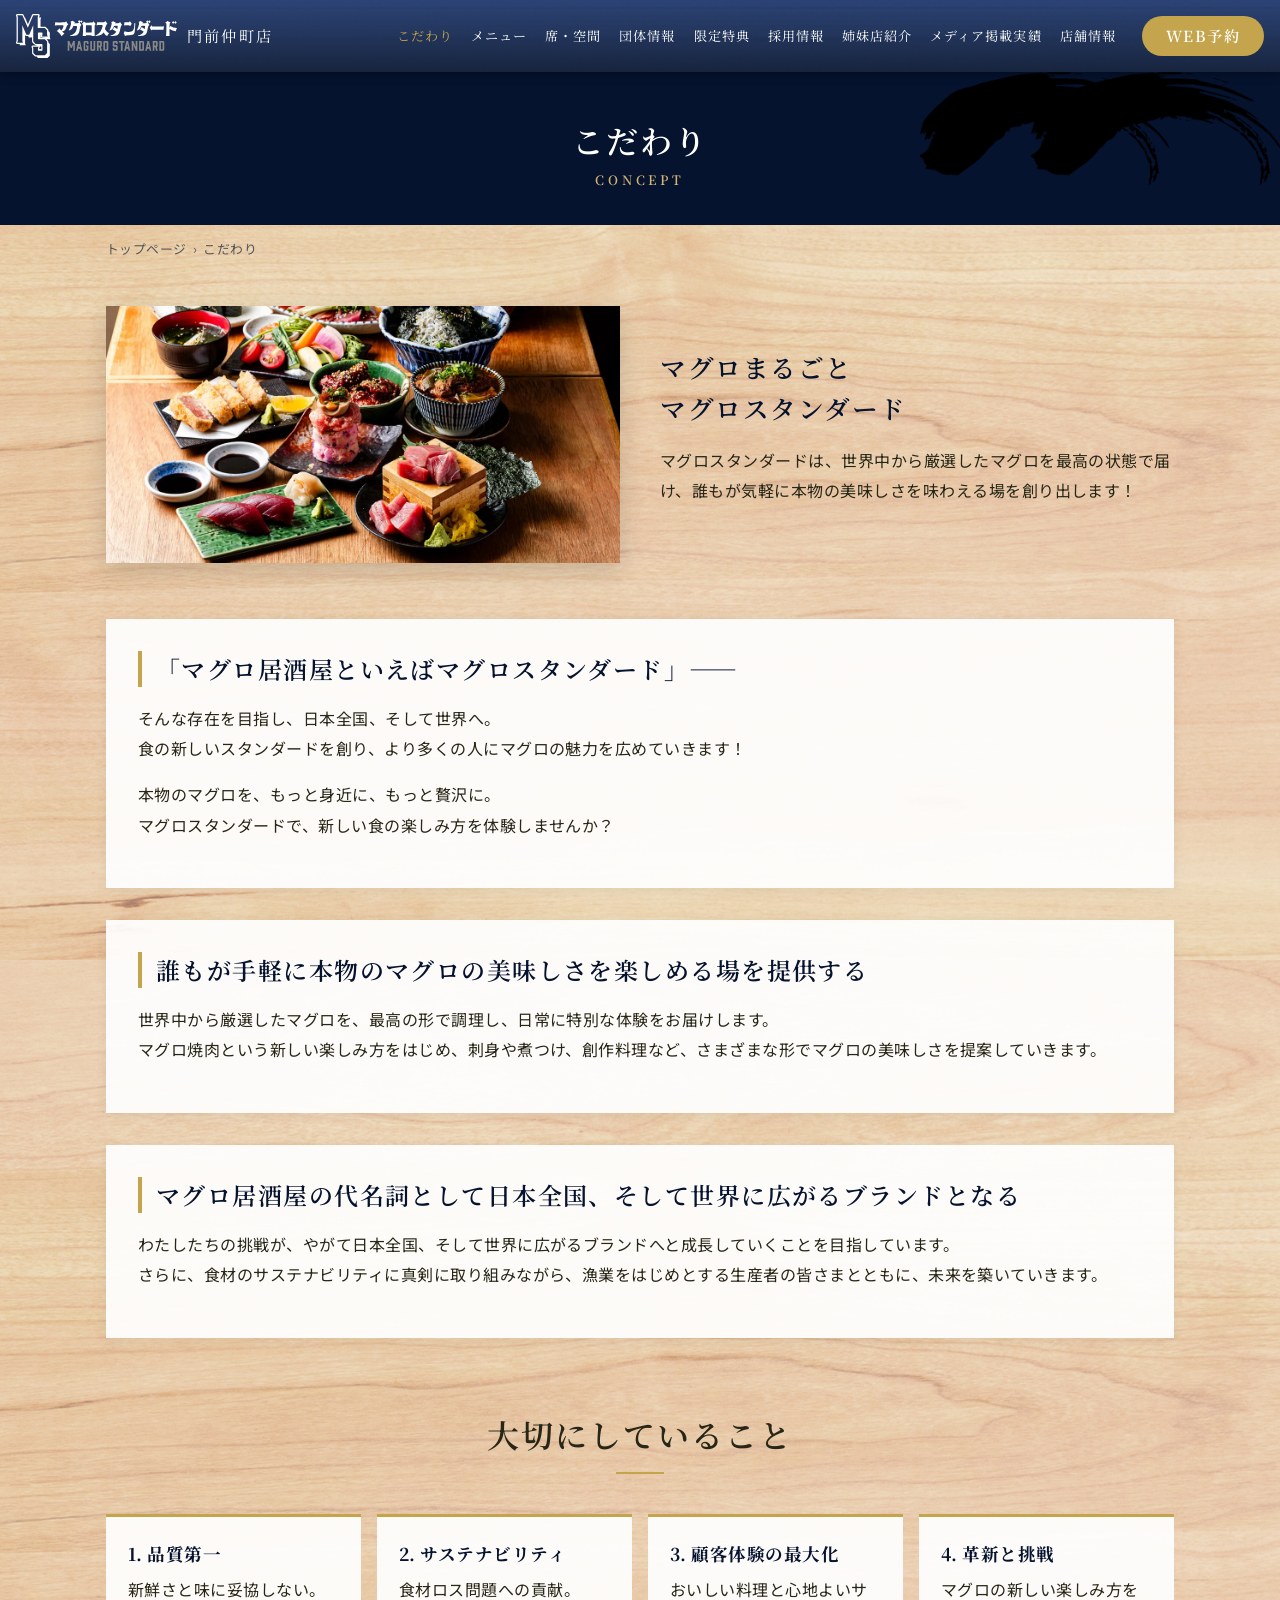
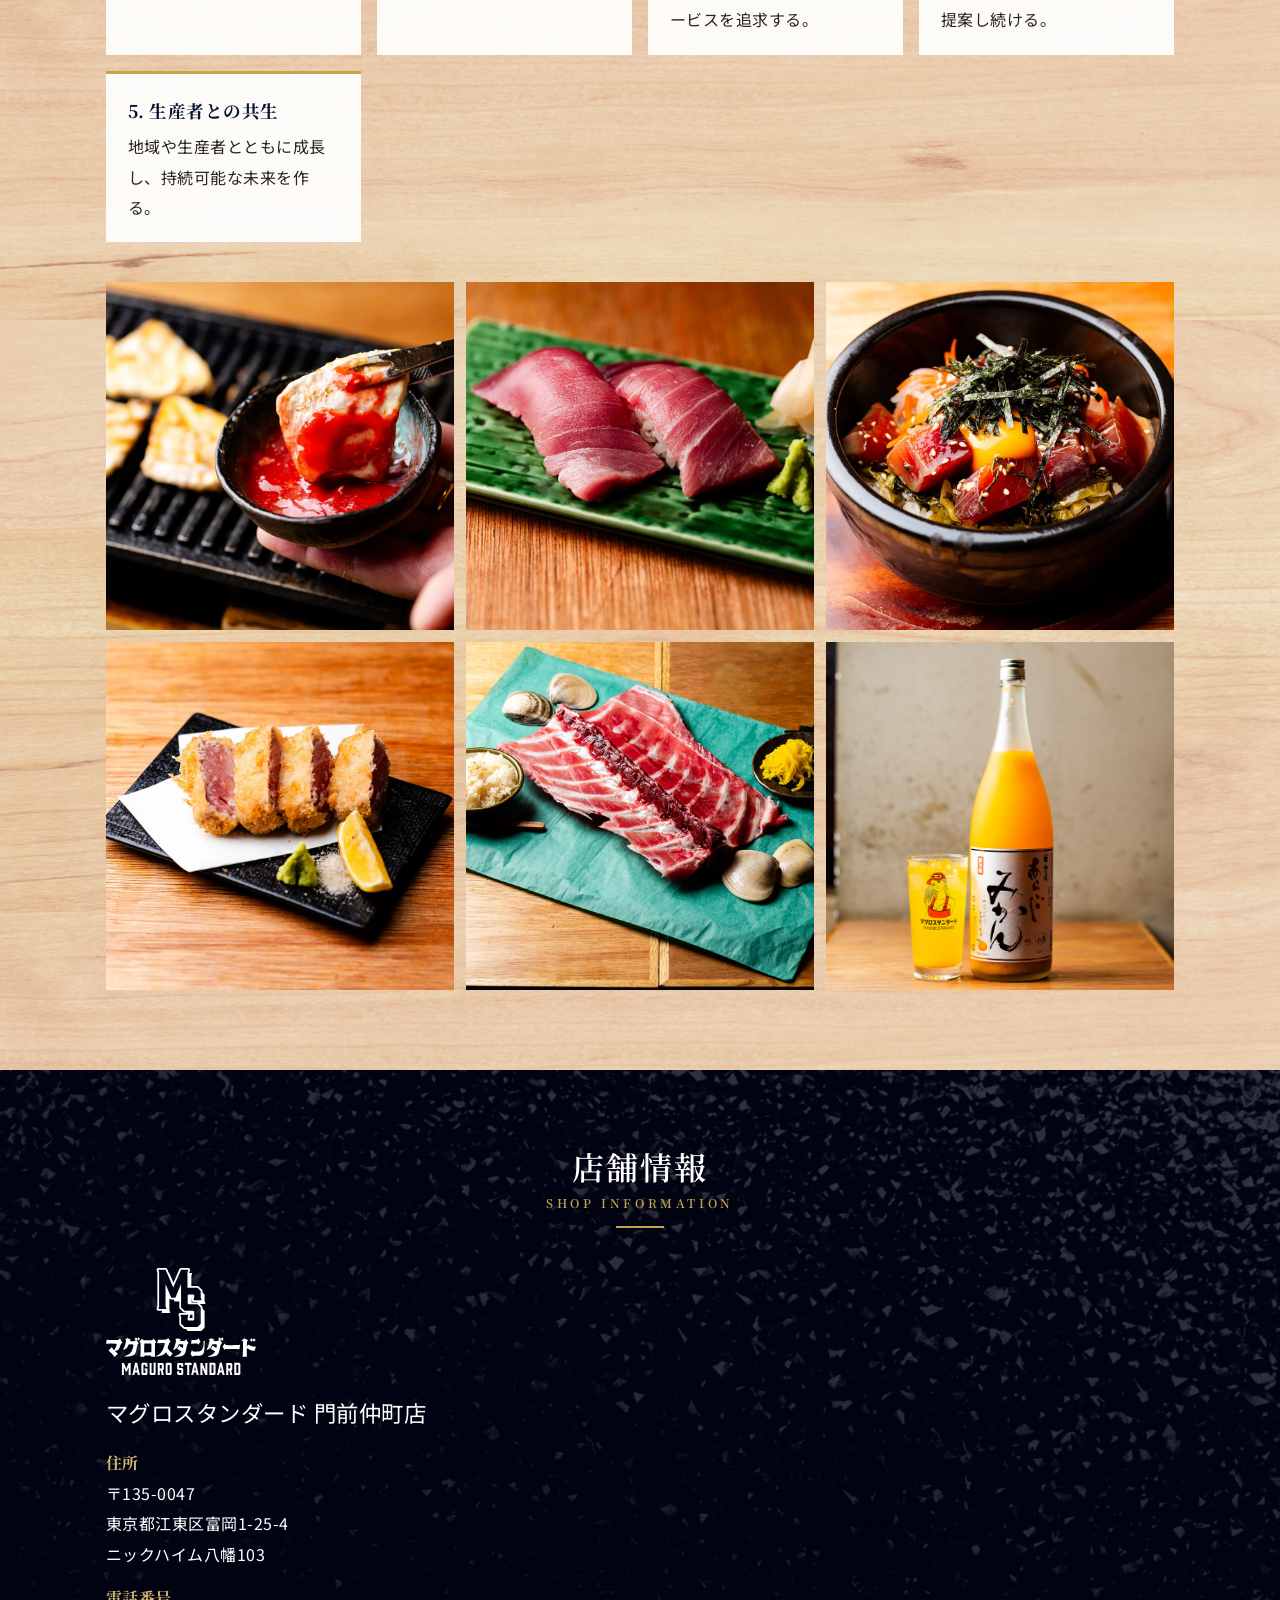
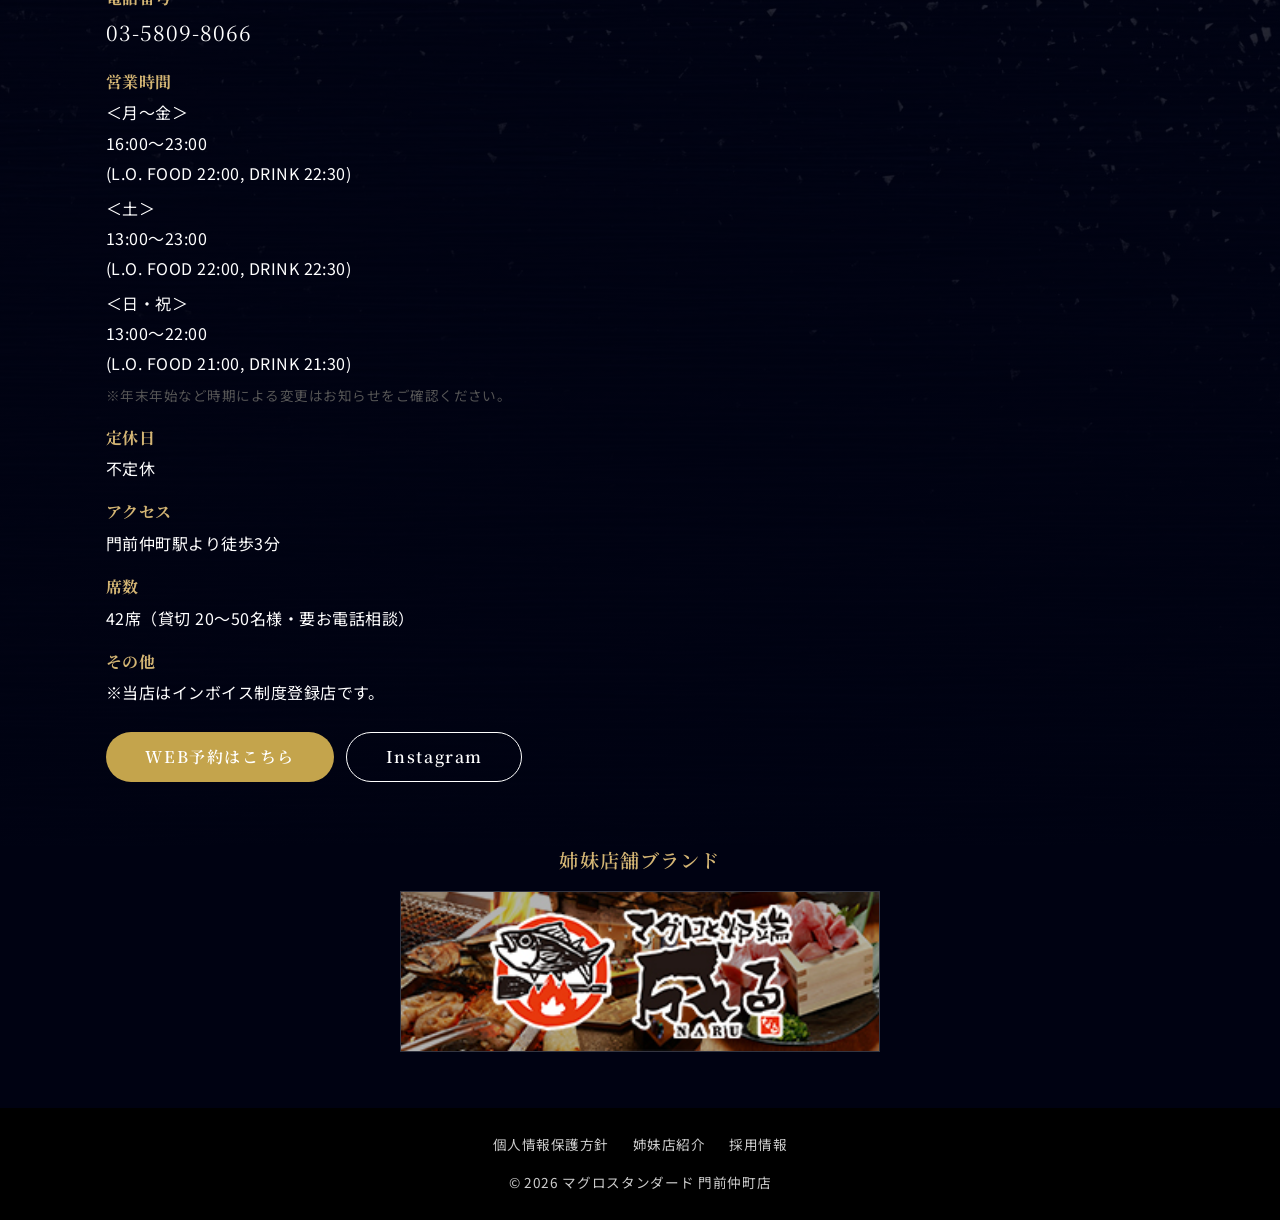
==== commit a5d92d6e: "食べログ掲載内容に合わせて修正（料理価格・飲み放題日本酒・人数・席数・ハッピーアワー） Co-Authored-By: Claude Fable 5.1 <noreply@anthropic.com>" ====
--- a/concept/index.html
+++ b/concept/index.html
@@ -13,38 +13,38 @@
   <meta property="og:image" content="https://maguro-standard.com/images/concept.webp">
   <meta property="og:locale" content="ja_JP">
   <meta name="twitter:card" content="summary_large_image">
-  <link rel="icon" type="image/png" sizes="32x32" href="/images/favicon-32x32.png">
-  <link rel="apple-touch-icon" sizes="180x180" href="/images/apple-touch-icon.png">
+  <link rel="icon" type="image/png" sizes="32x32" href="../images/favicon-32x32.png">
+  <link rel="apple-touch-icon" sizes="180x180" href="../images/apple-touch-icon.png">
   <link rel="preconnect" href="https://fonts.googleapis.com">
   <link rel="preconnect" href="https://fonts.gstatic.com" crossorigin>
   <link href="https://fonts.googleapis.com/css2?family=Noto+Sans+JP:wght@400;500;700&family=Noto+Serif+JP:wght@500;600;700&display=swap" rel="stylesheet">
-  <link rel="stylesheet" href="/css/style.css">
-  <script src="/js/main.js" defer></script>
+  <link rel="stylesheet" href="../css/style.css">
+  <script src="../js/main.js" defer></script>
 </head>
 <body>
 <header class="site-header">
   <div class="header-inner">
-    <a class="brand" href="/">
-      <img src="/images/logo.svg" alt="マグロスタンダード" width="160" height="44">
+    <a class="brand" href="../">
+      <img src="../images/logo.svg" alt="マグロスタンダード" width="160" height="44">
       <span class="brand-sub">門前仲町店</span>
     </a>
     <nav class="global-nav" id="global-nav" aria-label="グローバルナビゲーション">
       <ul class="nav-list">
-        <li><a href="/concept/">こだわり</a></li>
+        <li><a href="../concept/">こだわり</a></li>
         <li class="has-sub">
           <span class="nav-label">メニュー</span>
           <ul class="sub-menu">
-            <li><a href="/course/">コース</a></li>
-            <li><a href="/food/">お食事</a></li>
-            <li><a href="/drink/">お飲み物</a></li>
+            <li><a href="../course/">コース</a></li>
+            <li><a href="../food/">お食事</a></li>
+            <li><a href="../drink/">お飲み物</a></li>
           </ul>
         </li>
-        <li><a href="/table/">席・空間</a></li>
-        <li><a href="/group/">団体情報</a></li>
-        <li><a href="/special/">限定特典</a></li>
+        <li><a href="../table/">席・空間</a></li>
+        <li><a href="../group/">団体情報</a></li>
+        <li><a href="../special/">限定特典</a></li>
         <li><a href="https://pay-it-forward-corporate.com/recruit/" target="_blank" rel="noopener">採用情報</a></li>
-        <li><a href="/sister-store/">姉妹店紹介</a></li>
-        <li><a href="/media/">メディア掲載実績</a></li>
+        <li><a href="../sister-store/">姉妹店紹介</a></li>
+        <li><a href="../media/">メディア掲載実績</a></li>
         <li><a href="#shop-info">店舗情報</a></li>
       </ul>
       <a class="btn btn-reserve nav-reserve" href="https://yoyaku.tabelog.com/yoyaku/net_booking_form/index?rcd=13268261" target="_blank" rel="noopener">WEB予約</a>
@@ -63,7 +63,7 @@
 <div class="container">
   <nav class="breadcrumb" aria-label="パンくずリスト">
     <ol>
-      <li><a href="/">トップページ</a></li><li>こだわり</li>
+      <li><a href="../">トップページ</a></li><li>こだわり</li>
     </ol>
   </nav>
 </div>
@@ -72,7 +72,7 @@
     <div class="container">
       <div class="split">
         <div class="split-img">
-          <img src="/images/concept.webp" alt="マグロまるごと マグロスタンダード" width="1200" height="600">
+          <img src="../images/concept.webp" alt="マグロまるごと マグロスタンダード" width="1200" height="600">
         </div>
         <div class="split-body">
           <h2>マグロまるごと<br>マグロスタンダード</h2>
@@ -108,12 +108,12 @@
       </section>
 
       <div class="gallery">
-        <img src="/images/concept-gallery-01.webp" alt="マグロスタンダードの料理 1" loading="lazy">
-        <img src="/images/concept-gallery-02.webp" alt="マグロスタンダードの料理 2" loading="lazy">
-        <img src="/images/concept-gallery-03.webp" alt="マグロスタンダードの料理 3" loading="lazy">
-        <img src="/images/concept-gallery-04.webp" alt="マグロスタンダードの料理 4" loading="lazy">
-        <img src="/images/top-concept.webp" alt="マグロスタンダードの料理 5" loading="lazy">
-        <img src="/images/drink-01.webp" alt="マグロスタンダードのお飲み物" loading="lazy">
+        <img src="../images/concept-gallery-01.webp" alt="マグロスタンダードの料理 1" loading="lazy">
+        <img src="../images/concept-gallery-02.webp" alt="マグロスタンダードの料理 2" loading="lazy">
+        <img src="../images/concept-gallery-03.webp" alt="マグロスタンダードの料理 3" loading="lazy">
+        <img src="../images/concept-gallery-04.webp" alt="マグロスタンダードの料理 4" loading="lazy">
+        <img src="../images/top-concept.webp" alt="マグロスタンダードの料理 5" loading="lazy">
+        <img src="../images/drink-01.webp" alt="マグロスタンダードのお飲み物" loading="lazy">
       </div>
     </div>
   </div>
@@ -123,7 +123,7 @@
     <h2 class="section-title">店舗情報<span class="en">SHOP INFORMATION</span></h2>
     <div class="shop-grid">
       <div class="shop-detail">
-        <img class="shop-logo" src="/images/logo-footer.svg" alt="マグロスタンダード" width="150" height="60">
+        <img class="shop-logo" src="../images/logo-footer.svg" alt="マグロスタンダード" width="150" height="60">
         <p class="shop-name">マグロスタンダード 門前仲町店</p>
         <dl>
           <dt>住所</dt>
@@ -137,12 +137,14 @@
             <p>＜月～金＞<br>16:00～23:00<br>(L.O. FOOD 22:00, DRINK 22:30)</p>
             <p>＜土＞<br>13:00～23:00<br>(L.O. FOOD 22:00, DRINK 22:30)</p>
             <p>＜日・祝＞<br>13:00～22:00<br>(L.O. FOOD 21:00, DRINK 21:30)</p>
-            <p class="note">※年末年始など時期による変更は<a href="/information/">お知らせ</a>をご確認ください。</p>
+            <p class="note">※年末年始など時期による変更は<a href="../information/">お知らせ</a>をご確認ください。</p>
           </dd>
           <dt>定休日</dt>
           <dd><p>不定休</p></dd>
           <dt>アクセス</dt>
           <dd><p>門前仲町駅より徒歩3分</p></dd>
+          <dt>席数</dt>
+          <dd><p>42席（貸切 20～50名様・要お電話相談）</p></dd>
           <dt>その他</dt>
           <dd><p>※当店はインボイス制度登録店です。</p></dd>
         </dl>
@@ -160,13 +162,13 @@
 <section class="sister-banner">
   <h2>姉妹店舗ブランド</h2>
   <a href="https://maguro-robata-naru.com/" target="_blank" rel="noopener">
-    <img src="/images/naru-banner.jpg" alt="マグロと炉端 成る" width="480" height="140">
+    <img src="../images/naru-banner.jpg" alt="マグロと炉端 成る" width="480" height="140">
   </a>
 </section>
 <footer class="site-footer">
   <ul class="footer-links">
-    <li><a href="/privacy/">個人情報保護方針</a></li>
-    <li><a href="/sister-store/">姉妹店紹介</a></li>
+    <li><a href="../privacy/">個人情報保護方針</a></li>
+    <li><a href="../sister-store/">姉妹店紹介</a></li>
     <li><a href="https://pay-it-forward-corporate.com/recruit/" target="_blank" rel="noopener">採用情報</a></li>
   </ul>
   <p class="copyright">&copy; 2026 マグロスタンダード 門前仲町店</p>
--- a/css/style.css
+++ b/css/style.css
@@ -21,7 +21,8 @@
   --font-sans: "Noto Sans JP", "Hiragino Kaku Gothic ProN", "Hiragino Sans", Meiryo, sans-serif;
   --font-serif: "Noto Serif JP", "Hiragino Mincho ProN", "Yu Mincho", serif;
   --header-h: 72px;
-  --bottom-bar-h: 60px;
+  /* スマホ用ボトムバーの高さ（PC 幅では非表示なので 0） */
+  --bottom-bar-h: 0px;
 }
 
 *,
@@ -44,7 +45,7 @@
   line-height: 1.9;
   color: var(--text);
   background-color: #e8e8e8;
-  background-image: url("/images/body-bg.jpg");
+  background-image: url("../images/body-bg.jpg");
   background-size: 100% auto;
   background-repeat: repeat;
   letter-spacing: 0.03em;
@@ -87,10 +88,15 @@
   line-height: 1.5;
   margin: 0;
   letter-spacing: 0.06em;
+  /* 見出しの 1〜2 文字だけの折り返しを避ける（対応ブラウザのみ） */
+  text-wrap: balance;
+  word-break: auto-phrase;
 }
 
 p {
   margin: 0 0 1em;
+  /* 段落末尾の 1 文字だけの折り返しを抑える（対応ブラウザのみ） */
+  text-wrap: pretty;
 }
 
 .sr-only {
@@ -172,7 +178,7 @@
   height: var(--header-h);
   color: var(--white);
   background-color: var(--navy-2);
-  background-image: linear-gradient(rgba(12, 40, 98, 0.86), rgba(5, 19, 47, 0.92)), url("/images/header-bg.jpg");
+  background-image: linear-gradient(rgba(12, 40, 98, 0.86), rgba(5, 19, 47, 0.92)), url("../images/header-bg.jpg");
   background-size: cover;
   background-position: center;
   box-shadow: 0 2px 10px rgba(0, 0, 0, 0.35);
@@ -366,6 +372,8 @@
    -------------------------------------------------------------------------- */
 .hero {
   position: relative;
+  display: flex;
+  flex-direction: column;
   background: var(--black);
   overflow: hidden;
 }
@@ -374,27 +382,27 @@
   width: 100%;
   max-height: 86vh;
   object-fit: cover;
-  object-position: center;
-}
-
+  /* 画像下部に焼き込まれた店名文字が切れないよう、やや下寄せでトリミング */
+  object-position: center 60%;
+}
+
+/* 見出しは画像内の文字（ロゴ・店名）と被らないよう、画像の下の帯に置く */
 .hero-copy {
-  position: absolute;
-  left: 0;
-  right: 0;
-  bottom: 0;
-  padding: 80px 16px 28px;
-  background: linear-gradient(to top, rgba(0, 2, 18, 0.9), rgba(0, 2, 18, 0));
+  position: static;
+  padding: 20px 16px 22px;
+  background: var(--black);
+  border-top: 1px solid rgba(255, 255, 255, 0.08);
   text-align: center;
 }
 
 .hero-copy h1 {
-  font-size: 2rem;
+  font-size: 1.9rem;
   color: var(--white);
   text-shadow: 0 2px 10px rgba(0, 0, 0, 0.6);
 }
 
 .hero-copy .hero-sub {
-  margin: 6px 0 0;
+  margin: 4px 0 0;
   font-family: var(--font-serif);
   letter-spacing: 0.25em;
   font-size: 0.9rem;
@@ -405,7 +413,8 @@
   position: absolute;
   top: 18px;
   left: 18px;
-  max-width: 320px;
+  width: max-content;
+  max-width: min(400px, calc(100% - 36px));
   padding: 12px 18px;
   background: rgba(255, 255, 255, 0.93);
   color: var(--text);
@@ -419,6 +428,7 @@
   display: block;
   color: var(--red);
   font-size: 1.1em;
+  white-space: nowrap;
 }
 
 .hero-badge small {
@@ -464,26 +474,26 @@
 }
 
 .feature--concept {
-  background-image: url("/images/deco-maguro-1.png");
+  background-image: url("../images/deco-maguro-1.png");
   background-position: 96% 6%;
   background-size: 260px auto;
 }
 
 .feature--food {
   background-color: var(--navy-3);
-  background-image: url("/images/deco-maguro-2.png");
+  background-image: url("../images/deco-maguro-2.png");
   background-position: 2% 94%;
   background-size: 180px auto;
 }
 
 .feature--drink {
-  background-image: url("/images/deco-wave-1.png");
+  background-image: url("../images/deco-wave-1.png");
   background-position: 100% 10%;
   background-size: 420px auto;
 }
 
 .feature--table {
-  background-image: url("/images/top-table.jpg");
+  background-image: url("../images/top-table.jpg");
   background-size: cover;
   background-position: center;
 }
@@ -603,7 +613,7 @@
 
 /* Instagram */
 .instagram {
-  background: #f3f1ec url("/images/deco-wave-2.png") no-repeat -8% 0 / 60% auto;
+  background: #f3f1ec url("../images/deco-wave-2.png") no-repeat -8% 0 / 60% auto;
   color: var(--text);
   text-align: center;
   padding: 72px 0;
@@ -633,7 +643,7 @@
   color: var(--white);
   text-align: center;
   padding: 44px 16px 36px;
-  background-image: url("/images/deco-wave-1.png");
+  background-image: url("../images/deco-wave-1.png");
   background-repeat: no-repeat;
   background-position: 100% 0;
   background-size: 360px auto;
@@ -965,7 +975,8 @@
 }
 
 .sister h2 {
-  font-size: 1.35rem;
+  font-size: 1.25rem;
+  letter-spacing: 0.04em;
   color: var(--navy);
   margin-bottom: 8px;
 }
@@ -1021,11 +1032,15 @@
   font-family: var(--font-serif);
   font-size: 0.9rem;
   color: var(--text-light);
+  min-width: 6.2em;
+  font-variant-numeric: tabular-nums;
+  white-space: nowrap;
 }
 
 .media-label {
   display: inline-block;
-  min-width: 84px;
+  min-width: 88px;
+  white-space: nowrap;
   padding: 2px 10px;
   font-size: 0.75rem;
   text-align: center;
@@ -1111,7 +1126,7 @@
    -------------------------------------------------------------------------- */
 .shop-info {
   background-color: var(--black);
-  background-image: linear-gradient(rgba(0, 2, 18, 0.78), rgba(0, 2, 18, 0.95)), url("/images/footer-bg.jpg");
+  background-image: linear-gradient(rgba(0, 2, 18, 0.78), rgba(0, 2, 18, 0.95)), url("../images/footer-bg.jpg");
   background-size: cover;
   background-position: center top;
   color: var(--white);
@@ -1126,7 +1141,12 @@
   display: grid;
   grid-template-columns: 1fr 1fr;
   gap: 40px;
-  align-items: start;
+  /* 地図の高さを店舗情報の高さに揃える */
+  align-items: stretch;
+}
+
+.shop-map {
+  min-height: 380px;
 }
 
 .shop-logo {
@@ -1394,6 +1414,21 @@
     font-size: 1rem;
   }
 
+  .feature .container {
+    gap: 36px;
+  }
+
+  .feature {
+    padding: 56px 0;
+  }
+
+  .feature-body h2 {
+    font-size: 1.8rem;
+  }
+}
+
+/* 2 カラム → 1 カラムへの切り替え（1024px では 2 カラムを維持する） */
+@media (max-width: 820px) {
   .feature .container,
   .split,
   .menu-section,
@@ -1408,24 +1443,29 @@
     order: 0;
   }
 
-  .feature {
-    padding: 56px 0;
-  }
-
-  .feature-body h2 {
-    font-size: 1.8rem;
+  /* 1 カラム時は写真が画面幅いっぱいに巨大化しないよう上限を設ける */
+  .feature-img,
+  .split-img,
+  .menu-img,
+  .course-img {
+    width: 100%;
+    max-width: 560px;
+    margin: 0 auto;
   }
 
   .gallery {
     grid-template-columns: repeat(2, 1fr);
   }
+}
+
+/* スマホ固定ボトムバーはタブレット縦〜スマホのみ表示 */
+@media (max-width: 768px) {
+  :root {
+    --bottom-bar-h: 60px;
+  }
 
   .bottom-bar {
     display: grid;
-  }
-
-  body {
-    padding-bottom: 0;
   }
 }
 
@@ -1448,34 +1488,28 @@
     max-height: 60vh;
   }
 
-  .hero-copy {
-    padding: 56px 16px 20px;
-  }
-
   .hero-copy h1 {
     font-size: 1.4rem;
   }
 
-  .hero {
-    display: flex;
-    flex-direction: column;
-  }
-
   .hero-copy {
-    position: static;
     order: 1;
     padding: 18px 16px 16px;
-    background: var(--black);
   }
 
   .hero-badge {
     position: static;
     order: 2;
+    width: auto;
     max-width: none;
     margin: 0;
     box-shadow: none;
     border-left-width: 4px;
     font-size: 0.9rem;
+  }
+
+  .hero-badge strong {
+    white-space: normal;
   }
 
   .banquet-bar {
@@ -1522,3 +1556,53 @@
     line-height: 36px;
   }
 }
+
+/* ===== 評価帯（Google / 食べログ）バッジ型 ===== */
+:root { --ratings-bg:#05132f;--ratings-fg:#ffffff;--ratings-line:rgba(255,255,255,.12);--ratings-star:#fbbc04;--ratings-star-off:rgba(255,255,255,.25); }
+.ratings { background: var(--ratings-bg); color: var(--ratings-fg); border-bottom: 1px solid var(--ratings-line); }
+.ratings[hidden] { display: none; }
+.ratings__inner { width: min(1100px, 100% - 32px); margin: 0 auto; display: flex; flex-wrap: wrap; justify-content: center; gap: 14px 20px; padding: 22px 0; }
+.ratings__item { display: grid; grid-template-columns: auto 1fr; grid-template-rows: auto auto; column-gap: 16px; row-gap: 3px; align-items: center; min-width: 300px; padding: 12px 22px 12px 16px; background: #fff; color: #202124; text-decoration: none; border: 1px solid rgba(0,0,0,.08); border-radius: 14px; box-shadow: 0 2px 10px rgba(0,0,0,.14); font-family: var(--ratings-font, inherit); line-height: 1.25; transition: transform .15s ease, box-shadow .15s ease; }
+.ratings__item[hidden] { display: none; }
+.ratings__item:hover { transform: translateY(-2px); box-shadow: 0 6px 18px rgba(0,0,0,.2); color: #202124; opacity: 1; }
+.ratings__brand { grid-row: 1 / 3; display: flex; flex-direction: column; align-items: center; justify-content: center; gap: 5px; padding-right: 16px; border-right: 1px solid #e8e8e8; min-width: 76px; }
+.ratings__label { font-size: 11px; color: #5f6368; letter-spacing: .04em; white-space: nowrap; }
+.ratings__g { font-family: Arial, Helvetica, sans-serif; font-weight: 700; font-size: 21px; letter-spacing: -.03em; line-height: 1; }
+.ratings__g i { font-style: normal; }
+.ratings__g i:nth-child(1) { color: #4285f4; }
+.ratings__g i:nth-child(2) { color: #ea4335; }
+.ratings__g i:nth-child(3) { color: #fbbc05; }
+.ratings__g i:nth-child(4) { color: #4285f4; }
+.ratings__g i:nth-child(5) { color: #34a853; }
+.ratings__g i:nth-child(6) { color: #ea4335; }
+.ratings__tb { display: inline-block; background: #f5a300; color: #fff; font-weight: 700; font-size: 13px; padding: 4px 9px; border-radius: 4px; letter-spacing: .06em; line-height: 1.2; }
+.ratings__score { grid-column: 2; grid-row: 1; display: inline-flex; align-items: center; gap: 10px; white-space: nowrap; }
+.ratings__score b { order: 0; font-size: 27px; font-weight: 700; font-variant-numeric: tabular-nums; letter-spacing: 0; line-height: 1; color: #202124; }
+.ratings__score small { order: 1; font-size: 12px; color: #5f6368; margin-left: -6px; }
+.ratings__item--tabelog .ratings__score b { color: #e08a00; }
+.ratings__stars { order: 1; position: relative; display: inline-block; font-size: 17px; line-height: 1; letter-spacing: 1px; }
+.ratings__stars-off { color: #dadce0; }
+.ratings__stars-on { position: absolute; left: 0; top: 0; overflow: hidden; white-space: nowrap; color: #fbbc04; width: 0; }
+.ratings__meta { grid-column: 2; grid-row: 2; display: flex; flex-wrap: wrap; align-items: baseline; gap: 2px 10px; }
+.ratings__count { font-size: 12.5px; color: #3c4043; white-space: nowrap; }
+.ratings__asof { font-size: 11px; color: #80868b; white-space: nowrap; }
+.ratings__asof:empty { display: none; }
+.sr-only { position: absolute; width: 1px; height: 1px; padding: 0; margin: -1px; overflow: hidden; clip: rect(0,0,0,0); white-space: nowrap; border: 0; }
+@media (max-width: 600px) {
+  .ratings__inner { width: min(100% - 24px, 420px); flex-wrap: nowrap; justify-content: center; gap: 10px; padding: 14px 0; }
+  .ratings__item { flex: 1 1 0; min-width: 0; display: flex; flex-direction: column; align-items: center; gap: 4px; padding: 10px 8px 9px; border-radius: 12px; text-align: center; }
+  .ratings__brand { flex-direction: row; align-items: center; justify-content: center; gap: 6px; padding-right: 0; border-right: 0; min-width: 0; padding-bottom: 6px; margin-bottom: 2px; border-bottom: 1px solid #ececec; width: 100%; }
+  .ratings__g { font-size: 17px; }
+  .ratings__tb { font-size: 11px; padding: 3px 7px; }
+  .ratings__label { font-size: 10.5px; }
+  .ratings__score { gap: 6px; }
+  .ratings__score b { font-size: 23px; }
+  .ratings__score small { font-size: 11px; margin-left: -4px; }
+  .ratings__stars { font-size: 13px; letter-spacing: 0; }
+  .ratings__meta { justify-content: center; gap: 0 6px; }
+  .ratings__count { font-size: 11px; }
+  .ratings__asof { font-size: 10px; width: 100%; }
+}
+@media (max-width: 360px) {
+  .ratings__asof { display: none; }
+}
